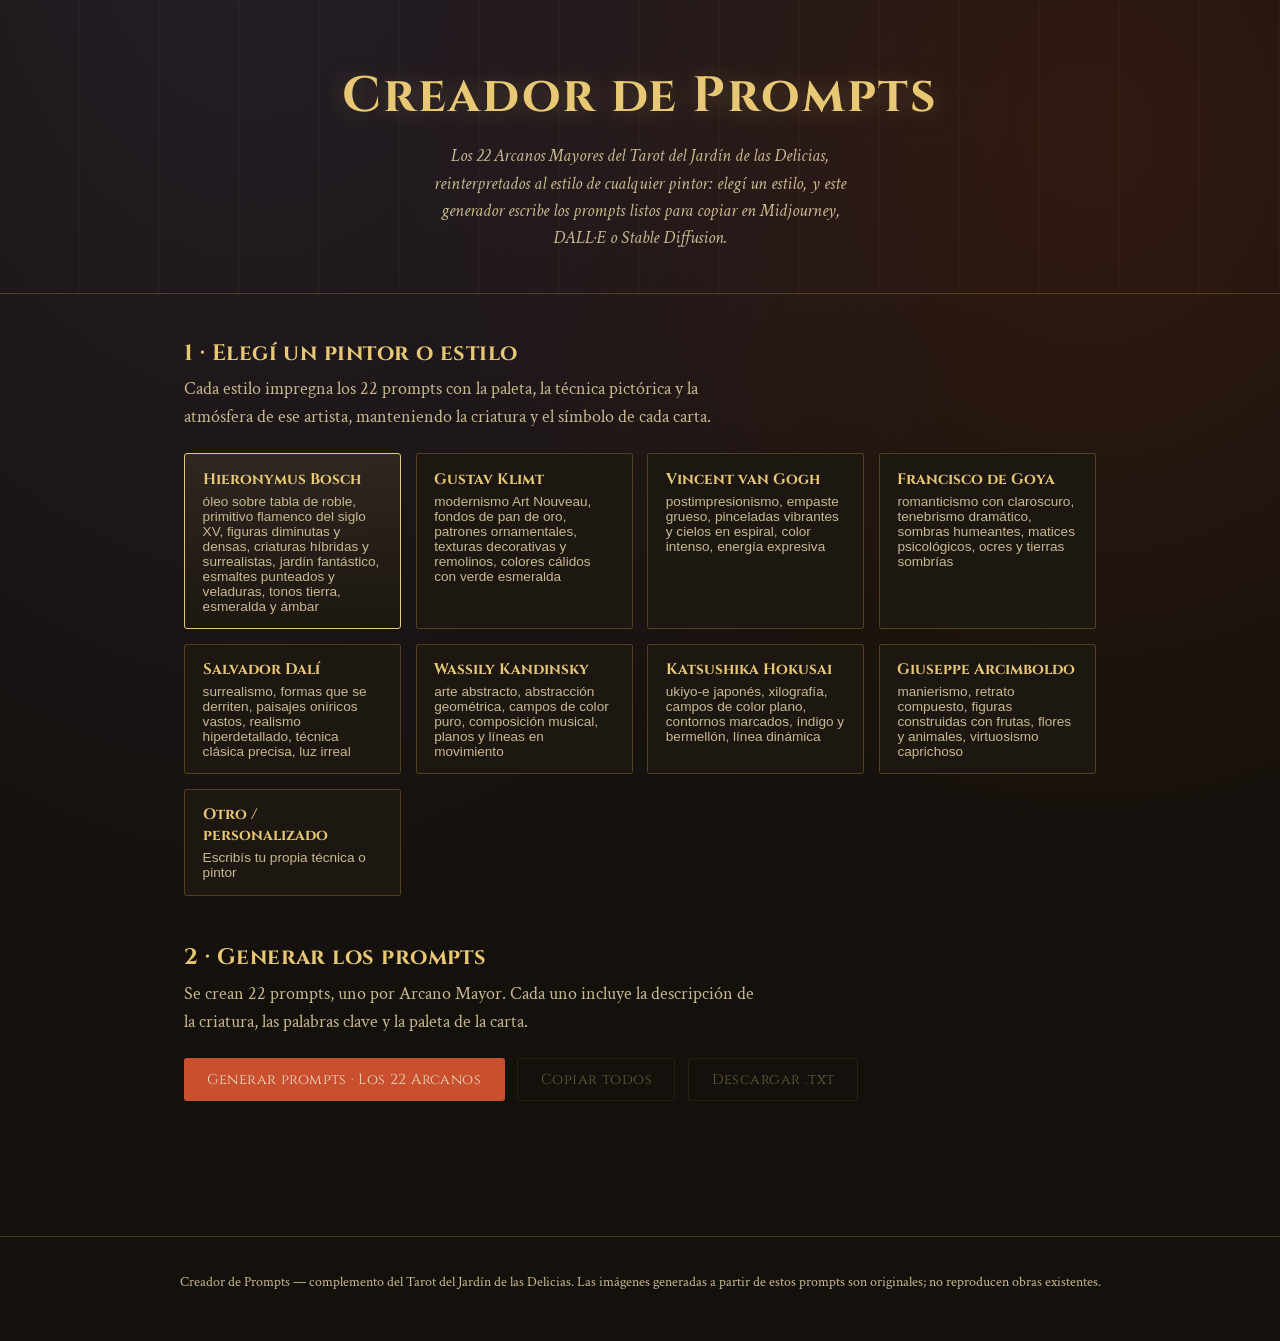
==== generador/index.html @ 7a309d3c "Add files via upload" ====
<!DOCTYPE html>
<html lang="es">
<head>
<meta charset="UTF-8">
<meta name="viewport" content="width=device-width, initial-scale=1.0">
<title>Creador de Prompts — Tarot del Jardín de las Delicias</title>
<meta name="description" content="Genera prompts listos para pintar los 22 Arcanos Mayores del Tarot del Jardín de las Delicias al estilo de cualquier pintor o técnica pictórica, para usar en Midjourney, DALL·E o Stable Diffusion.">
<meta name="theme-color" content="#14100c">
<link rel="icon" href="data:image/svg+xml,%3Csvg xmlns='http://www.w3.org/2000/svg' viewBox='0 0 100 100'%3E%3Crect width='100' height='100' fill='%2314100c'/%3E%3Ccircle cx='50' cy='50' r='36' fill='none' stroke='%23d9a63e' stroke-width='4'/%3E%3Ccircle cx='50' cy='50' r='8' fill='%23d9a63e'/%3E%3C/svg%3E">
<link rel="stylesheet" href="style.css">
</head>
<body>

<a class="skip-link" href="#main-content">Saltar al contenido</a>

<header class="site-header">
  <h1 class="site-title">Creador de Prompts</h1>
  <p class="site-subtitle">Los 22 Arcanos Mayores del Tarot del Jardín de las Delicias, reinterpretados al estilo de cualquier pintor: elegí un estilo, y este generador escribe los prompts listos para copiar en Midjourney, DALL·E o Stable Diffusion.</p>
</header>

<main id="main-content">
  <p id="load-error" hidden style="color:#f0b7a4; border:1px solid rgba(201,79,47,.4); padding:1rem; border-radius:3px;">
    No se pudo cargar <code>cards.json</code>. Si abriste este archivo con doble clic, algunos navegadores bloquean la lectura local: usá un servidor local (<code>python -m http.server</code>) o "Live Server".
  </p>

  <!-- ===================== PASO 1: ESTILO ===================== -->
  <section class="panel-section" aria-labelledby="h-estilo">
    <h2 class="section-heading" id="h-estilo">1 · Elegí un pintor o estilo</h2>
    <p class="section-lede">Cada estilo impregna los 22 prompts con la paleta, la técnica pictórica y la atmósfera de ese artista, manteniendo la criatura y el símbolo de cada carta.</p>

    <div class="painter-select" id="painter-select" role="radiogroup" aria-label="Estilos pictóricos"></div>

    <div class="custom-style" id="custom-style" hidden>
      <label for="custom-input">Pintor o técnica personalizada</label>
      <input type="text" id="custom-input" placeholder="Ej.: Edvard Munch, óleo barroco, acuarela japonesa…" autocomplete="off">
      <p class="hint">El texto se integra a cada prompt como «en la estética, paleta y técnica de …».</p>
    </div>
  </section>

  <!-- ===================== PASO 2: GENERAR ===================== -->
  <section class="panel-section" aria-labelledby="h-generar">
    <h2 class="section-heading" id="h-generar">2 · Generar los prompts</h2>
    <p class="section-lede">Se crean 22 prompts, uno por Arcano Mayor. Cada uno incluye la descripción de la criatura, las palabras clave y la paleta de la carta.</p>

    <div class="actions">
      <button class="btn" id="generate-btn" disabled>Generar prompts · Los 22 Arcanos</button>
      <button class="btn secondary" id="copy-all-btn" disabled>Copiar todos</button>
      <button class="btn secondary" id="download-btn" disabled>Descargar .txt</button>
      <span class="status" id="status" role="status" aria-live="polite"></span>
    </div>

    <div class="results" id="results"></div>
  </section>
</main>

<footer>
  Creador de Prompts — complemento del Tarot del Jardín de las Delicias. Las imágenes generadas a partir de estos prompts son originales; no reproducen obras existentes.
</footer>

<script src="script.js"></script>
</body>
</html>
---- generador/style.css ----
@import url('https://fonts.googleapis.com/css2?family=Cinzel:wght@500;600;700&family=Crimson+Text:ital,wght@0,400;0,600;1,400&display=swap');

:root{
  --ink:#14100c;
  --ink-2:#1d1712;
  --parchment:#e9dcc0;
  --parchment-dim:#c9b98f;
  --gold:#d9a63e;
  --gold-bright:#e8c874;
  --ember:#c94f2f;
  --moss:#4a6b3a;
  --dusk:#5d4a7a;
  --line: rgba(217,166,62,0.28);
  --shadow: 0 18px 40px rgba(0,0,0,0.55);
  --radius: 3px;
  --font-display: 'Cinzel', serif;
  --font-body: 'Crimson Text', serif;
}

*{box-sizing:border-box;}
html{scroll-behavior:smooth;}

body{
  margin:0;
  min-height:100vh;
  background:
    radial-gradient(ellipse at 20% -10%, rgba(93,74,122,0.25), transparent 55%),
    radial-gradient(ellipse at 85% 10%, rgba(201,79,47,0.16), transparent 45%),
    var(--ink);
  color:var(--parchment);
  font-family:var(--font-body);
  font-size:18px;
  line-height:1.55;
}

@media (prefers-reduced-motion: reduce){
  *{animation-duration:0.001ms !important; animation-iteration-count:1 !important; transition-duration:0.001ms !important;}
}

.skip-link{
  position:absolute; left:-999px; top:0;
  background:var(--gold); color:var(--ink); padding:.6em 1em; z-index:999;
}
.skip-link:focus{left:1rem; top:1rem;}

/* ---------- Header ---------- */
.site-header{
  position:relative;
  padding:3.6rem 1.5rem 2.6rem;
  text-align:center;
  border-bottom:1px solid var(--line);
  overflow:hidden;
}
.site-header::before{
  content:"";
  position:absolute; inset:0;
  background-image:
    repeating-linear-gradient(90deg, transparent, transparent 78px, rgba(217,166,62,0.05) 79px, transparent 80px);
  pointer-events:none;
}
.site-title{
  font-family:var(--font-display);
  font-weight:700;
  font-size:clamp(1.9rem, 5vw, 3.1rem);
  letter-spacing:.04em;
  margin:0 0 .5rem;
  color:var(--gold-bright);
  text-shadow:0 2px 24px rgba(232,200,116,0.25);
}
.site-subtitle{
  font-style:italic;
  color:var(--parchment-dim);
  max-width:56ch;
  margin:0 auto;
  font-size:1.1rem;
}

main{max-width:960px; margin:0 auto; padding:2.6rem 1.5rem 4rem;}
.panel-section{margin-bottom:2.8rem;}

:is(button, input):focus-visible, :is(a):focus-visible{
  outline:2px solid var(--gold-bright);
  outline-offset:3px;
}

.section-heading{
  font-family:var(--font-display);
  color:var(--gold-bright);
  font-size:1.4rem;
  margin:0 0 .3rem;
  letter-spacing:.02em;
}
.section-lede{
  color:var(--parchment-dim);
  max-width:64ch;
  margin:0 0 1.4rem;
}

/* ---------- Painter selector ---------- */
.painter-select{
  display:grid;
  grid-template-columns:repeat(auto-fill, minmax(200px,1fr));
  gap:.9rem;
}
.painter-chip{
  text-align:left;
  border:1px solid var(--line);
  background:var(--ink-2);
  border-radius:var(--radius);
  padding:.9rem 1.1rem;
  color:var(--parchment);
  cursor:pointer;
  display:flex;
  flex-direction:column;
  gap:.25rem;
  transition:border-color .2s ease, transform .2s ease, background .2s ease;
}
.painter-chip strong{
  font-family:var(--font-display);
  color:var(--gold-bright);
  font-size:.95rem;
}
.painter-chip span{
  color:var(--parchment-dim);
  font-size:.85rem;
}
.painter-chip:hover{border-color:var(--gold);}
.painter-chip[aria-checked="true"]{
  border-color:var(--gold-bright);
  background:linear-gradient(180deg, rgba(232,200,116,0.09), var(--ink-2));
}

/* ---------- Custom style ---------- */
.custom-style{margin-top:1.2rem; max-width:520px;}
.custom-style label{
  display:block;
  font-family:var(--font-display);
  color:var(--gold-bright);
  font-size:.9rem;
  margin-bottom:.4rem;
}
.custom-style input{
  width:100%;
  background:var(--ink-2);
  border:1px solid var(--line);
  color:var(--parchment);
  font-family:var(--font-body);
  font-size:1rem;
  padding:.7rem .9rem;
  border-radius:var(--radius);
}
.custom-style input:focus-visible{outline:2px solid var(--gold-bright); outline-offset:2px;}
.custom-style .hint{
  margin:.45rem 0 0;
  color:var(--parchment-dim);
  font-size:.85rem;
  font-style:italic;
}

/* ---------- Actions ---------- */
.actions{
  display:flex;
  gap:.8rem;
  align-items:center;
  flex-wrap:wrap;
  margin-bottom:.4rem;
}
.btn{
  font-family:var(--font-display);
  font-size:.9rem;
  letter-spacing:.03em;
  background:var(--ember);
  color:var(--parchment);
  border:1px solid transparent;
  padding:.7rem 1.4rem;
  border-radius:var(--radius);
  cursor:pointer;
  transition:filter .2s ease, transform .2s ease;
}
.btn:hover{filter:brightness(1.12);}
.btn:active{transform:translateY(1px);}
.btn.secondary{
  background:transparent;
  color:var(--gold-bright);
  border-color:var(--line);
}
.btn.secondary:hover{border-color:var(--gold);}
.btn:disabled{opacity:.4; cursor:not-allowed;}
.status{
  color:var(--gold-bright);
  font-style:italic;
  font-size:.9rem;
  min-height:1.2em;
}

/* ---------- Results ---------- */
.results{
  display:grid;
  gap:1.2rem;
  margin-top:1.6rem;
}
.prompt-card{
  border:1px solid var(--line);
  border-radius:var(--radius);
  background:var(--ink-2);
  padding:1.2rem 1.4rem;
}
.prompt-card h3{
  font-family:var(--font-display);
  color:var(--gold-bright);
  font-size:1.05rem;
  margin:0 0 .15rem;
  display:flex;
  align-items:baseline;
  gap:.6rem;
  flex-wrap:wrap;
}
.prompt-card .pn{
  font-size:.8rem;
  color:var(--ember);
  letter-spacing:.05em;
  font-family:var(--font-display);
}
.prompt-card .pne{
  font-size:.85rem;
  color:var(--parchment-dim);
  font-weight:400;
  font-style:italic;
}
.prompt-card .keywords{margin:.15rem 0 .7rem;}
.keyword-chip{
  display:inline-block;
  font-size:.75rem;
  border:1px solid var(--line);
  padding:.05rem .5rem;
  border-radius:2px;
  margin:0 .3rem .3rem 0;
  color:var(--parchment-dim);
}
.prompt-text{
  display:block;
  width:100%;
  min-height:7.5em;
  resize:vertical;
  background:var(--ink);
  border:1px solid var(--line);
  border-radius:var(--radius);
  color:var(--parchment);
  font-family:ui-monospace, Consolas, "Courier New", monospace;
  font-size:.82rem;
  line-height:1.5;
  padding:.7rem .8rem;
  margin-bottom:.6rem;
  white-space:pre-wrap;
}
.prompt-card .card-foot{
  display:flex;
  justify-content:space-between;
  align-items:center;
  gap:.6rem;
  flex-wrap:wrap;
}
.copy-one{
  font-family:var(--font-display);
  font-size:.8rem;
  letter-spacing:.02em;
  background:transparent;
  color:var(--gold-bright);
  border:1px solid var(--line);
  padding:.4rem 1rem;
  border-radius:var(--radius);
  cursor:pointer;
  transition:border-color .2s ease, color .2s ease;
}
.copy-one:hover{border-color:var(--gold); color:var(--parchment);}
.copy-one.copied{color:#bfe0a8; border-color:rgba(191,224,168,.6);}

footer{
  text-align:center;
  padding:2.2rem 1.5rem 3rem;
  color:var(--parchment-dim);
  font-size:.85rem;
  border-top:1px solid var(--line);
}
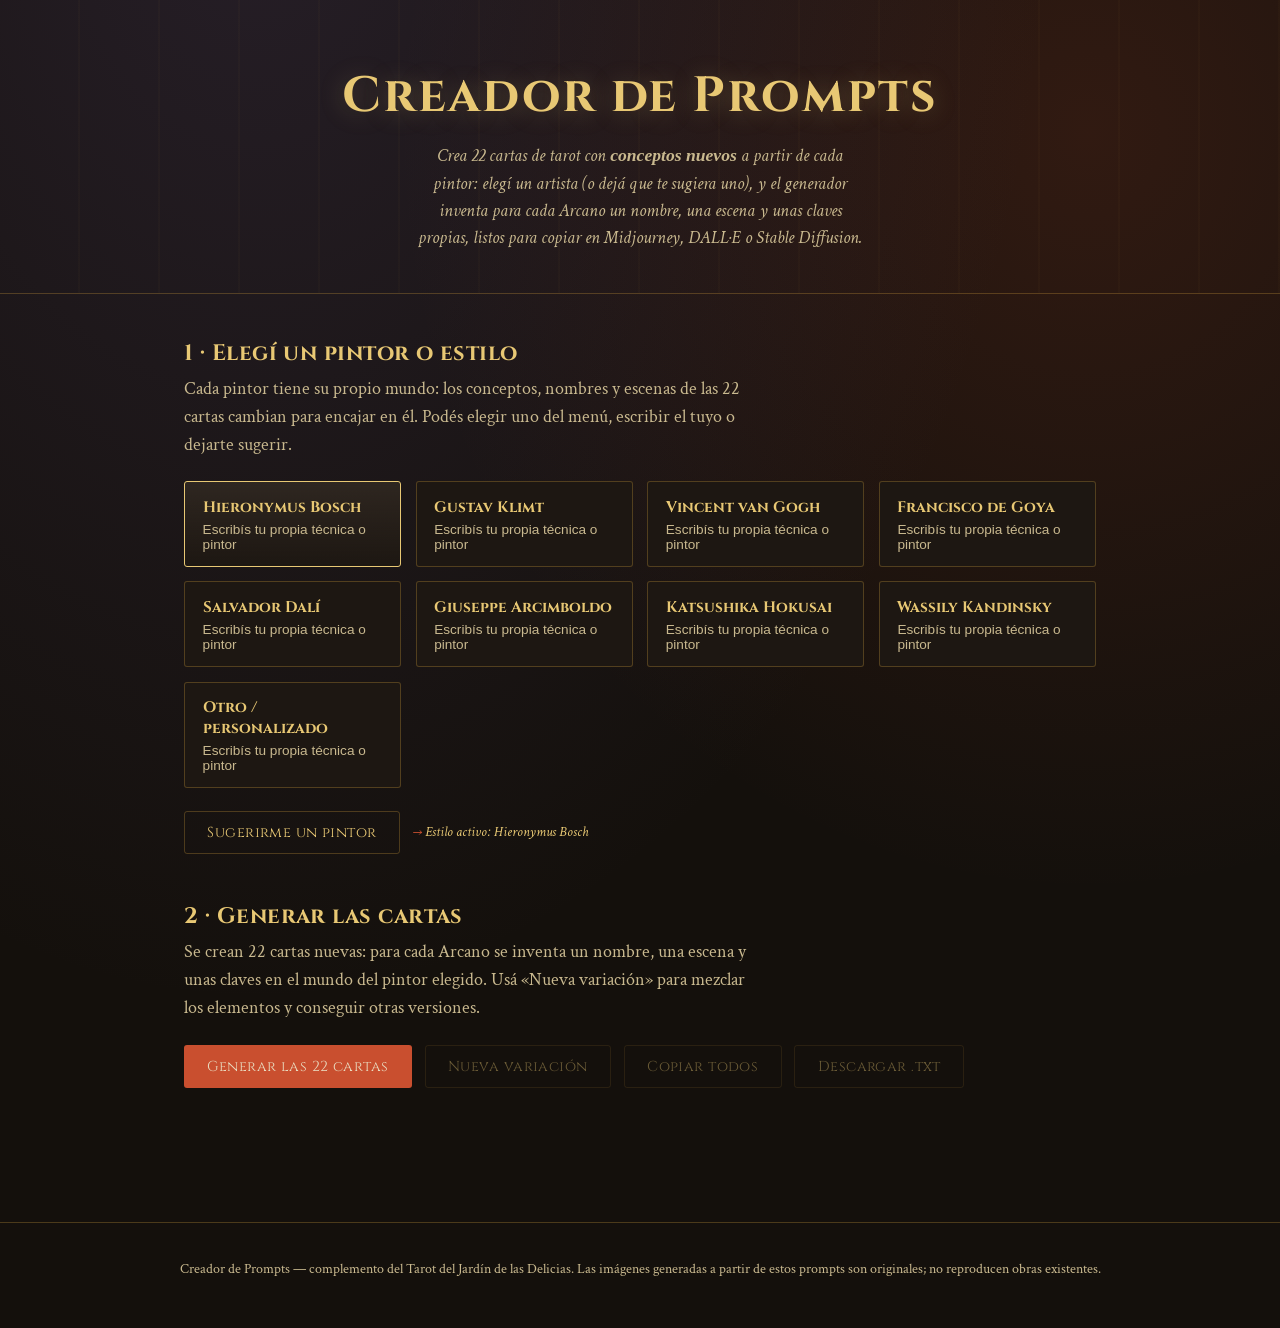
==== commit f3b0e613: "Add files via upload" ====
--- a/generador/index.html
+++ b/generador/index.html
@@ -4,7 +4,7 @@
 <meta charset="UTF-8">
 <meta name="viewport" content="width=device-width, initial-scale=1.0">
 <title>Creador de Prompts — Tarot del Jardín de las Delicias</title>
-<meta name="description" content="Genera prompts listos para pintar los 22 Arcanos Mayores del Tarot del Jardín de las Delicias al estilo de cualquier pintor o técnica pictórica, para usar en Midjourney, DALL·E o Stable Diffusion.">
+<meta name="description" content="Crea 22 cartas de tarot con conceptos nuevos a partir de cada pintor: nombre, escena y claves propias por Arcano, listos para usar en Midjourney, DALL·E o Stable Diffusion.">
 <meta name="theme-color" content="#14100c">
 <link rel="icon" href="data:image/svg+xml,%3Csvg xmlns='http://www.w3.org/2000/svg' viewBox='0 0 100 100'%3E%3Crect width='100' height='100' fill='%2314100c'/%3E%3Ccircle cx='50' cy='50' r='36' fill='none' stroke='%23d9a63e' stroke-width='4'/%3E%3Ccircle cx='50' cy='50' r='8' fill='%23d9a63e'/%3E%3C/svg%3E">
 <link rel="stylesheet" href="style.css">
@@ -15,7 +15,7 @@
 
 <header class="site-header">
   <h1 class="site-title">Creador de Prompts</h1>
-  <p class="site-subtitle">Los 22 Arcanos Mayores del Tarot del Jardín de las Delicias, reinterpretados al estilo de cualquier pintor: elegí un estilo, y este generador escribe los prompts listos para copiar en Midjourney, DALL·E o Stable Diffusion.</p>
+  <p class="site-subtitle">Crea 22 cartas de tarot con <strong>conceptos nuevos</strong> a partir de cada pintor: elegí un artista (o dejá que te sugiera uno), y el generador inventa para cada Arcano un nombre, una escena y unas claves propias, listos para copiar en Midjourney, DALL·E o Stable Diffusion.</p>
 </header>
 
 <main id="main-content">
@@ -26,24 +26,30 @@
   <!-- ===================== PASO 1: ESTILO ===================== -->
   <section class="panel-section" aria-labelledby="h-estilo">
     <h2 class="section-heading" id="h-estilo">1 · Elegí un pintor o estilo</h2>
-    <p class="section-lede">Cada estilo impregna los 22 prompts con la paleta, la técnica pictórica y la atmósfera de ese artista, manteniendo la criatura y el símbolo de cada carta.</p>
+    <p class="section-lede">Cada pintor tiene su propio mundo: los conceptos, nombres y escenas de las 22 cartas cambian para encajar en él. Podés elegir uno del menú, escribir el tuyo o dejarte sugerir.</p>
 
     <div class="painter-select" id="painter-select" role="radiogroup" aria-label="Estilos pictóricos"></div>
 
     <div class="custom-style" id="custom-style" hidden>
       <label for="custom-input">Pintor o técnica personalizada</label>
       <input type="text" id="custom-input" placeholder="Ej.: Edvard Munch, óleo barroco, acuarela japonesa…" autocomplete="off">
-      <p class="hint">El texto se integra a cada prompt como «en la estética, paleta y técnica de …».</p>
+      <p class="hint">Tu estilo define la técnica y la paleta; los conceptos usan una plantilla genérica ya que no conocemos el mundo de ese artista. Podés editar cada prompt después.</p>
+    </div>
+
+    <div class="suggest-row">
+      <button class="btn secondary" id="suggest-btn" type="button">Sugerirme un pintor</button>
+      <span class="active-style" id="active-style" aria-live="polite"></span>
     </div>
   </section>
 
   <!-- ===================== PASO 2: GENERAR ===================== -->
   <section class="panel-section" aria-labelledby="h-generar">
-    <h2 class="section-heading" id="h-generar">2 · Generar los prompts</h2>
-    <p class="section-lede">Se crean 22 prompts, uno por Arcano Mayor. Cada uno incluye la descripción de la criatura, las palabras clave y la paleta de la carta.</p>
+    <h2 class="section-heading" id="h-generar">2 · Generar las cartas</h2>
+    <p class="section-lede">Se crean 22 cartas nuevas: para cada Arcano se inventa un nombre, una escena y unas claves en el mundo del pintor elegido. Usá «Nueva variación» para mezclar los elementos y conseguir otras versiones.</p>
 
     <div class="actions">
-      <button class="btn" id="generate-btn" disabled>Generar prompts · Los 22 Arcanos</button>
+      <button class="btn" id="generate-btn" disabled>Generar las 22 cartas</button>
+      <button class="btn secondary" id="variate-btn" disabled>Nueva variación</button>
       <button class="btn secondary" id="copy-all-btn" disabled>Copiar todos</button>
       <button class="btn secondary" id="download-btn" disabled>Descargar .txt</button>
       <span class="status" id="status" role="status" aria-live="polite"></span>
--- a/generador/style.css
+++ b/generador/style.css
@@ -157,6 +157,21 @@
   font-style:italic;
 }
 
+/* ---------- Suggest ---------- */
+.suggest-row{
+  display:flex;
+  align-items:center;
+  gap:.8rem;
+  margin-top:1.4rem;
+  flex-wrap:wrap;
+}
+.active-style{
+  color:var(--gold-bright);
+  font-style:italic;
+  font-size:.9rem;
+}
+.active-style::before{content:"→ "; color:var(--ember);}
+
 /* ---------- Actions ---------- */
 .actions{
   display:flex;
@@ -221,11 +236,10 @@
   letter-spacing:.05em;
   font-family:var(--font-display);
 }
-.prompt-card .pne{
-  font-size:.85rem;
-  color:var(--parchment-dim);
-  font-weight:400;
-  font-style:italic;
+.prompt-card .nn{
+  color:var(--parchment);
+  font-style:italic;
+  font-size:1.02rem;
 }
 .prompt-card .keywords{margin:.15rem 0 .7rem;}
 .keyword-chip{
@@ -274,6 +288,20 @@
 }
 .copy-one:hover{border-color:var(--gold); color:var(--parchment);}
 .copy-one.copied{color:#bfe0a8; border-color:rgba(191,224,168,.6);}
+.regen-one{
+  font-family:var(--font-display);
+  font-size:.8rem;
+  letter-spacing:.02em;
+  background:transparent;
+  color:var(--parchment-dim);
+  border:1px dashed var(--line);
+  padding:.4rem 1rem;
+  border-radius:var(--radius);
+  cursor:pointer;
+  transition:border-color .2s ease, color .2s ease;
+}
+.regen-one:hover{border-color:var(--ember); color:var(--gold-bright);}
+.card-foot-tools{display:flex; gap:.5rem; flex-wrap:wrap;}
 
 footer{
   text-align:center;
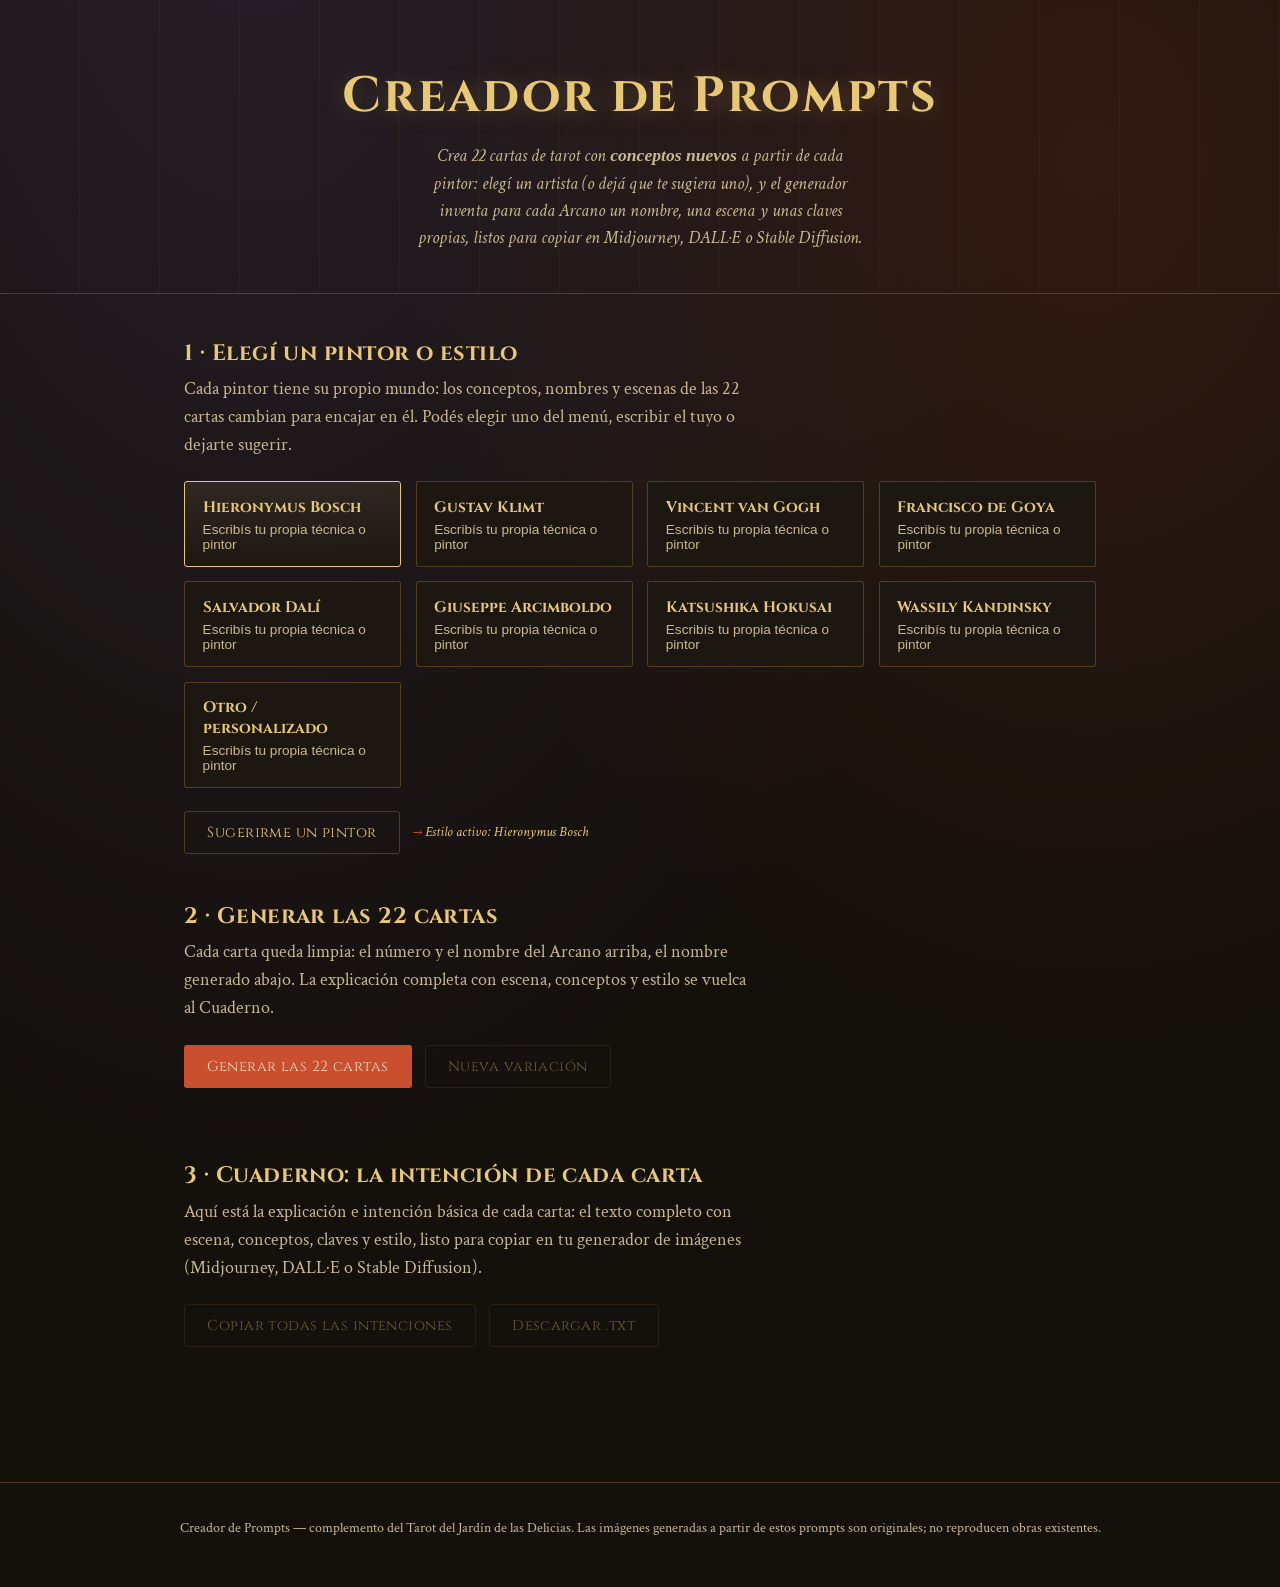
==== commit bb6c0dd1: "Add files via upload" ====
--- a/generador/index.html
+++ b/generador/index.html
@@ -44,18 +44,29 @@
 
   <!-- ===================== PASO 2: GENERAR ===================== -->
   <section class="panel-section" aria-labelledby="h-generar">
-    <h2 class="section-heading" id="h-generar">2 · Generar las cartas</h2>
-    <p class="section-lede">Se crean 22 cartas nuevas: para cada Arcano se inventa un nombre, una escena y unas claves en el mundo del pintor elegido. Usá «Nueva variación» para mezclar los elementos y conseguir otras versiones.</p>
+    <h2 class="section-heading" id="h-generar">2 · Generar las 22 cartas</h2>
+    <p class="section-lede">Cada carta queda limpia: el número y el nombre del Arcano arriba, el nombre generado abajo. La explicación completa con escena, conceptos y estilo se vuelca al Cuaderno.</p>
 
     <div class="actions">
       <button class="btn" id="generate-btn" disabled>Generar las 22 cartas</button>
       <button class="btn secondary" id="variate-btn" disabled>Nueva variación</button>
-      <button class="btn secondary" id="copy-all-btn" disabled>Copiar todos</button>
-      <button class="btn secondary" id="download-btn" disabled>Descargar .txt</button>
       <span class="status" id="status" role="status" aria-live="polite"></span>
     </div>
 
-    <div class="results" id="results"></div>
+    <div class="card-grid" id="card-grid" aria-label="Las 22 cartas generadas"></div>
+  </section>
+
+  <!-- ===================== PASO 3: CUADERNO ===================== -->
+  <section class="panel-section" aria-labelledby="h-cuaderno">
+    <h2 class="section-heading" id="h-cuaderno">3 · Cuaderno: la intención de cada carta</h2>
+    <p class="section-lede">Aquí está la explicación e intención básica de cada carta: el texto completo con escena, conceptos, claves y estilo, listo para copiar en tu generador de imágenes (Midjourney, DALL·E o Stable Diffusion).</p>
+
+    <div class="actions">
+      <button class="btn secondary" id="copy-all-btn" disabled>Copiar todas las intenciones</button>
+      <button class="btn secondary" id="download-btn" disabled>Descargar .txt</button>
+    </div>
+
+    <div class="notebook" id="notebook" aria-label="Cuaderno de textos de las cartas"></div>
   </section>
 </main>
 
--- a/generador/style.css
+++ b/generador/style.css
@@ -301,7 +301,94 @@
   transition:border-color .2s ease, color .2s ease;
 }
 .regen-one:hover{border-color:var(--ember); color:var(--gold-bright);}
-.card-foot-tools{display:flex; gap:.5rem; flex-wrap:wrap;}
+/* ---------- Cartas limpias ---------- */
+.card-grid{
+  display:grid;
+  grid-template-columns:repeat(auto-fill,minmax(168px,1fr));
+  gap:1.1rem;
+  margin-top:1.6rem;
+}
+.card-mini{
+  display:flex;
+  flex-direction:column;
+  position:relative;
+  aspect-ratio:5/8;
+  border:1px solid var(--line);
+  border-radius:6px;
+  background:linear-gradient(160deg,#101623,var(--ink-2) 45%,#120d09);
+  box-shadow:0 10px 24px rgba(0,0,0,.35);
+}
+.card-mini::before{
+  content:"";
+  position:absolute;
+  inset:.45rem;
+  border:1px solid rgba(217,166,62,.28);
+  border-radius:4px;
+  pointer-events:none;
+}
+.cm-top{
+  text-align:center;
+  padding:1rem .7rem .15rem;
+  font-family:var(--font-display);
+  font-size:.72rem;
+  letter-spacing:.06em;
+  line-height:1.35;
+  color:var(--ember);
+}
+.cm-mid{
+  flex:1;
+  display:flex;
+  align-items:center;
+  justify-content:center;
+  color:rgba(217,166,62,.28);
+  font-size:1.8rem;
+  user-select:none;
+}
+.cm-bottom{
+  text-align:center;
+  padding:.15rem .8rem 1rem;
+  font-family:var(--font-display);
+  font-style:italic;
+  font-size:.85rem;
+  line-height:1.35;
+  color:var(--gold);
+}
+.cm-tools{
+  display:flex;
+  justify-content:center;
+  margin-top:.55rem;
+}
+
+/* ---------- Cuaderno ---------- */
+.notebook{
+  margin-top:1.6rem;
+  display:grid;
+  gap:1.2rem;
+}
+.nb-entry .nb-text{
+  display:block;
+  width:100%;
+  background:var(--ink);
+  border:1px solid var(--line);
+  border-radius:var(--radius);
+  color:var(--parchment);
+  font-family:ui-monospace,Consolas,"Courier New",monospace;
+  font-size:.82rem;
+  line-height:1.5;
+  padding:.7rem .8rem;
+  margin-bottom:.6rem;
+  white-space:pre-wrap;
+}
+.nb-label{
+  font-family:var(--font-display);
+  font-size:.72rem;
+  letter-spacing:.08em;
+  color:var(--parchment-dim);
+  text-transform:uppercase;
+}
+.nb-entry .card-foot-tools{
+  justify-content:flex-end;
+}
 
 footer{
   text-align:center;
